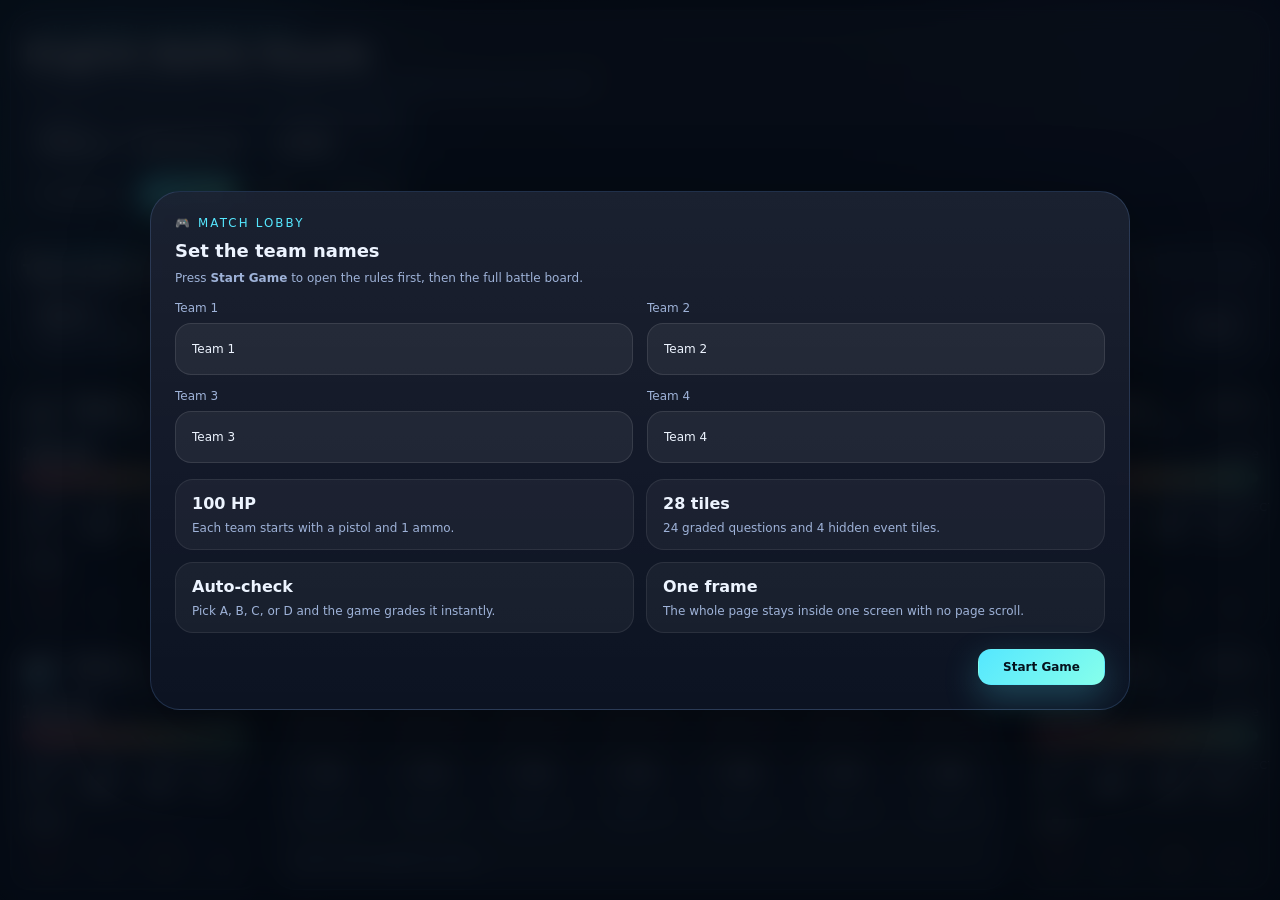
==== index.html @ e61c530d "Add files via upload" ====
<!DOCTYPE html>
<html lang="en">
  <head>
    <meta charset="UTF-8" />
    <meta name="viewport" content="width=device-width, initial-scale=1.0" />
    <title>English Battle Royale</title>
    <link rel="stylesheet" href="styles.css" />
  </head>
  <body>
    <div class="bg-orb orb-a"></div>
    <div class="bg-orb orb-b"></div>
    <div class="bg-grid"></div>

    <div class="app-shell">
      <header class="top-hud glass">
        <div class="brand-block">
          <span class="eyebrow">⚡ One-screen classroom battle</span>
          <h1>English Battle Royale</h1>
          <p>24 questions, 4 event tiles, 4 teams, fixed turn order, and fast shooter-style rewards.</p>
        </div>

        <div class="status-cluster">
          <div class="status-chip">
            <span>Phase</span>
            <strong id="phaseLabel">Phase 1</strong>
          </div>
          <div class="status-chip turn-chip">
            <span>Current Turn</span>
            <strong id="currentTurnLabel">Team 1</strong>
          </div>
        </div>

        <div class="header-actions">
          <button class="hud-btn" id="soundToggleBtn" aria-pressed="false">🔊 Sound On</button>
          <button class="hud-btn primary" id="newMatchBtn">New Match</button>
          <button class="hud-btn" id="openRulesBtn">Rules</button>
          <button class="hud-btn" id="clearSaveBtn">Clear Save</button>
        </div>
      </header>

      <section class="scoreboard glass">
        <div class="section-head compact">
          <div>
            <span class="eyebrow">🏁 Scoreboard</span>
            <h2>Team points and streaks</h2>
          </div>
          <div class="score-note">Main correct: +10 score • Steal correct: +8 score</div>
        </div>
        <div id="scoreboardGrid" class="scoreboard-grid"></div>
      </section>

      <section class="alliance-banner glass hidden" id="allianceBanner"></section>

      <main class="battle-layout">
        <aside class="side-column" id="leftColumn"></aside>

        <section class="center-column">
          <div class="board-shell glass">
            <div class="section-head">
              <div>
                <span class="eyebrow">🎯 Arena board</span>
                <h2>28 tiles</h2>
              </div>
              <div class="board-note">Turn order: Team 1 → Team 2 → Team 3 → Team 4</div>
            </div>

            <div class="board-legend">
              <span><i class="legend-swatch neutral"></i> Hidden tile</span>
              <span><i class="legend-swatch cleared"></i> Cleared tile</span>
              <span><i class="legend-swatch live"></i> Active tile</span>
            </div>

            <div id="boardGrid" class="board-grid"></div>

            <div id="miniFeed" class="mini-feed">Open a tile to begin the match.</div>

            <div id="stageOverlay" class="stage-overlay hidden"></div>
          </div>
        </section>

        <aside class="side-column" id="rightColumn"></aside>
      </main>
    </div>

    <section class="screen-layer" id="setupScreen">
      <div class="screen-card glass-heavy">
        <div class="screen-head">
          <span class="eyebrow">🎮 Match lobby</span>
          <h2>Set the team names</h2>
          <p>Press <strong>Start Game</strong> to open the rules first, then the full battle board.</p>
        </div>

        <div class="setup-grid">
          <label>
            Team 1
            <input id="teamName0" type="text" maxlength="22" placeholder="Team 1" />
          </label>
          <label>
            Team 2
            <input id="teamName1" type="text" maxlength="22" placeholder="Team 2" />
          </label>
          <label>
            Team 3
            <input id="teamName2" type="text" maxlength="22" placeholder="Team 3" />
          </label>
          <label>
            Team 4
            <input id="teamName3" type="text" maxlength="22" placeholder="Team 4" />
          </label>
        </div>

        <div class="lobby-cards">
          <article class="lobby-card"><strong>100 HP</strong><span>Each team starts with a pistol and 1 ammo.</span></article>
          <article class="lobby-card"><strong>28 tiles</strong><span>24 graded questions and 4 hidden event tiles.</span></article>
          <article class="lobby-card"><strong>Auto-check</strong><span>Pick A, B, C, or D and the game grades it instantly.</span></article>
          <article class="lobby-card"><strong>One frame</strong><span>The whole page stays inside one screen with no page scroll.</span></article>
        </div>

        <div class="screen-actions">
          <button class="hud-btn primary big" id="startFromSetupBtn">Start Game</button>
        </div>
      </div>
    </section>

    <section class="screen-layer hidden" id="rulesScreen">
      <div class="screen-card glass-heavy rules-card">
        <div class="screen-head">
          <span class="eyebrow">📘 Rules</span>
          <h2>How this version plays</h2>
        </div>

        <div class="rules-grid">
          <article class="rule-card"><strong>Fixed turns</strong><span>The game always cycles Team 1 → Team 2 → Team 3 → Team 4.</span></article>
          <article class="rule-card"><strong>Main answer</strong><span>The current team gets 15 seconds. Correct answer: +$50, +1 ammo, +10 score.</span></article>
          <article class="rule-card"><strong>Steal answer</strong><span>If the main team is wrong, pick one of the other three teams for a 5-second steal.</span></article>
          <article class="rule-card"><strong>Reward menu</strong><span>After a correct answer, choose Attack, +1 Ammo, Heal 15 HP, or Shop.</span></article>
          <article class="rule-card"><strong>Streak crate</strong><span>Every 3 correct answers in a row unlock a support crate with 3 random bonuses.</span></article>
          <article class="rule-card"><strong>Phase 2</strong><span>At 14 tiles left or when any team reaches 50 HP, the game switches to 2 vs 2.</span></article>
        </div>

        <div class="screen-actions two">
          <button class="hud-btn" id="backToSetupBtn">Back</button>
          <button class="hud-btn primary big" id="continueToGameBtn">Enter Arena</button>
        </div>
      </div>
    </section>

    <div id="toastHost" class="toast-host"></div>

    <script src="questions.js"></script>
    <script src="app.js"></script>
  </body>
</html>
---- styles.css ----
:root {
  --bg: #07111f;
  --bg-2: #0c1830;
  --glass: rgba(15, 26, 47, 0.72);
  --glass-heavy: rgba(8, 16, 33, 0.9);
  --line: rgba(125, 176, 255, 0.18);
  --text: #edf4ff;
  --muted: #9eb2d8;
  --cyan: #55e7ff;
  --blue: #6ea8ff;
  --violet: #9f7fff;
  --pink: #ff78e1;
  --green: #6dffbf;
  --amber: #ffcc73;
  --red: #ff7b7b;
  --shadow: 0 22px 80px rgba(0, 0, 0, 0.42);
  --radius-xl: 26px;
  --radius-lg: 20px;
  --radius-md: 14px;
  --radius-sm: 10px;
  --hud-h: 94px;
  --score-h: 96px;
}

* {
  box-sizing: border-box;
}

html,
body {
  width: 100%;
  height: 100%;
  margin: 0;
}

body {
  overflow: hidden;
  font-family: Inter, ui-sans-serif, system-ui, -apple-system, BlinkMacSystemFont, "Segoe UI", sans-serif;
  font-size: clamp(12.5px, 0.72vw + 3px, 15.5px);
  color: var(--text);
  background:
    radial-gradient(circle at 10% 20%, rgba(72, 217, 255, 0.16), transparent 26%),
    radial-gradient(circle at 88% 12%, rgba(163, 120, 255, 0.14), transparent 22%),
    linear-gradient(150deg, #050c16, #0a1428 45%, #08101d 100%);
}

button,
input {
  font: inherit;
}

button {
  border: 0;
  cursor: pointer;
}

.bg-grid,
.bg-orb {
  position: fixed;
  inset: 0;
  pointer-events: none;
}

.bg-grid {
  opacity: 0.24;
  background-image:
    linear-gradient(rgba(110, 168, 255, 0.08) 1px, transparent 1px),
    linear-gradient(90deg, rgba(110, 168, 255, 0.08) 1px, transparent 1px);
  background-size: 34px 34px;
  mask-image: radial-gradient(circle at center, black 50%, transparent 95%);
}

.bg-orb {
  filter: blur(70px);
  opacity: 0.5;
  animation: floatOrb 12s ease-in-out infinite;
}

.orb-a {
  top: -10%;
  left: -6%;
  width: 34vw;
  height: 34vw;
  background: rgba(77, 230, 255, 0.16);
}

.orb-b {
  right: -8%;
  bottom: -14%;
  width: 30vw;
  height: 30vw;
  background: rgba(182, 102, 255, 0.14);
  animation-delay: -4s;
}

@keyframes floatOrb {
  0%, 100% { transform: translate3d(0, 0, 0) scale(1); }
  50% { transform: translate3d(0, -16px, 0) scale(1.05); }
}

.app-shell {
  position: relative;
  z-index: 1;
  height: 100vh;
  padding: 10px;
  display: flex;
  flex-direction: column;
  gap: 10px;
}

.glass,
.glass-heavy {
  border: 1px solid var(--line);
  background: linear-gradient(180deg, rgba(255,255,255,0.06), rgba(255,255,255,0.02)), var(--glass);
  backdrop-filter: blur(18px);
  -webkit-backdrop-filter: blur(18px);
  box-shadow: var(--shadow);
}

.glass {
  border-radius: var(--radius-xl);
}

.glass-heavy {
  border-radius: 30px;
  background: linear-gradient(180deg, rgba(255,255,255,0.08), rgba(255,255,255,0.02)), var(--glass-heavy);
}

.top-hud {
  min-height: var(--hud-h);
  display: grid;
  grid-template-columns: minmax(260px, 1.15fr) auto auto;
  align-items: center;
  gap: 12px;
  padding: 14px 16px;
}

.brand-block h1,
.section-head h2,
.screen-head h2,
.stage-card h2,
.team-card h3 {
  margin: 0;
}

.brand-block p,
.screen-head p,
.stage-meta,
.rule-card span,
.lobby-card span,
.mini-note,
.score-note,
.board-note,
.mini-feed,
.team-topline {
  color: var(--muted);
}

.brand-block p {
  margin: 6px 0 0;
  max-width: 720px;
  font-size: 0.84rem;
}

.eyebrow {
  display: inline-flex;
  align-items: center;
  gap: 8px;
  font-size: 0.74rem;
  text-transform: uppercase;
  letter-spacing: 0.18em;
  color: var(--cyan);
}

.status-cluster {
  display: flex;
  align-items: stretch;
  gap: 10px;
}

.status-chip {
  min-width: 132px;
  padding: 10px 14px;
  border-radius: 16px;
  border: 1px solid rgba(110, 168, 255, 0.16);
  background: rgba(255, 255, 255, 0.04);
  display: flex;
  flex-direction: column;
  justify-content: center;
  gap: 6px;
}

.status-chip span {
  color: var(--muted);
  font-size: 0.76rem;
  text-transform: uppercase;
  letter-spacing: 0.12em;
}

.status-chip strong {
  font-size: 1rem;
}

.turn-chip {
  border-color: rgba(85, 231, 255, 0.3);
  box-shadow: inset 0 0 0 1px rgba(85, 231, 255, 0.08), 0 0 18px rgba(85, 231, 255, 0.14);
}

.header-actions,
.screen-actions,
.inline-actions,
.target-grid,
.scoreboard-grid,
.board-legend,
.setup-grid,
.lobby-cards,
.rules-grid,
.team-mini-stats,
.inventory-grid,
.reward-actions,
.shop-grid {
  display: grid;
}

.header-actions {
  display: flex;
  justify-content: flex-end;
  gap: 8px;
  flex-wrap: wrap;
}

.hud-btn {
  padding: 10px 14px;
  border-radius: 13px;
  color: var(--text);
  background: rgba(255, 255, 255, 0.06);
  border: 1px solid rgba(255, 255, 255, 0.08);
  transition: transform 0.18s ease, border-color 0.18s ease, background 0.18s ease;
}

.hud-btn:hover:not(:disabled),
.option-btn:hover:not(:disabled),
.tile-btn:hover:not(:disabled),
.reward-btn:hover:not(:disabled),
.inventory-btn:hover:not(:disabled),
.shop-btn:hover:not(:disabled),
.steal-btn:hover:not(:disabled),
.target-btn:hover:not(:disabled) {
  transform: translateY(-2px);
  border-color: rgba(85, 231, 255, 0.35);
}

.hud-btn.primary,
.reward-btn.primary,
.shop-btn.primary {
  color: #05121d;
  background: linear-gradient(135deg, var(--cyan), #86ffeb);
  border-color: transparent;
  box-shadow: 0 12px 34px rgba(85, 231, 255, 0.25);
}

.hud-btn.big {
  padding-inline: 24px;
  font-weight: 700;
}

.scoreboard {
  min-height: var(--score-h);
  padding: 12px 14px 14px;
}

.section-head {
  display: flex;
  align-items: center;
  justify-content: space-between;
  gap: 12px;
  margin-bottom: 12px;
}

.section-head.compact {
  margin-bottom: 10px;
}

.section-head h2 {
  font-size: 1.05rem;
}

.score-note,
.board-note {
  font-size: 0.82rem;
  text-align: right;
}

.scoreboard-grid {
  grid-template-columns: repeat(4, minmax(0, 1fr));
  gap: 12px;
}

.score-card {
  position: relative;
  overflow: hidden;
  min-height: 58px;
  border-radius: 16px;
  padding: 12px 14px;
  border: 1px solid rgba(255, 255, 255, 0.08);
  background: rgba(255, 255, 255, 0.04);
}

.score-card::before,
.team-card::before,
.tile-btn::before,
.stage-card::before {
  content: "";
  position: absolute;
  inset: auto -40% 100% auto;
  width: 60%;
  height: 140%;
  background: linear-gradient(120deg, transparent, rgba(255,255,255,0.11), transparent);
  transform: rotate(18deg);
  animation: shine 5.8s linear infinite;
}

@keyframes shine {
  0% { transform: translate3d(0, 0, 0) rotate(18deg); }
  100% { transform: translate3d(-260%, 160%, 0) rotate(18deg); }
}

.score-card.active-turn {
  border-color: rgba(85, 231, 255, 0.45);
  box-shadow: 0 0 0 1px rgba(85, 231, 255, 0.1), 0 0 18px rgba(85, 231, 255, 0.16);
}

.score-top {
  display: flex;
  align-items: center;
  justify-content: space-between;
  gap: 12px;
}

.score-name {
  font-weight: 700;
  font-size: 0.98rem;
}

.score-pill {
  padding: 5px 10px;
  border-radius: 999px;
  font-size: 0.76rem;
  letter-spacing: 0.06em;
  text-transform: uppercase;
  background: rgba(255, 255, 255, 0.08);
}

.score-meta {
  display: flex;
  gap: 10px;
  margin-top: 10px;
  color: var(--muted);
  font-size: 0.84rem;
}

.alliance-banner {
  min-height: 58px;
  padding: 12px 18px;
  display: flex;
  align-items: center;
  gap: 12px;
}

.alliance-banner.hidden,
.stage-overlay.hidden,
.screen-layer.hidden,
.answer-box.hidden {
  display: none;
}

.alliance-badge {
  padding: 10px 14px;
  border-radius: 16px;
  background: rgba(255, 255, 255, 0.05);
  border: 1px solid rgba(255, 255, 255, 0.08);
  display: flex;
  flex-direction: column;
  gap: 3px;
}

.battle-layout {
  min-height: 0;
  flex: 1;
  display: grid;
  grid-template-columns: minmax(228px, 0.95fr) minmax(560px, 1.65fr) minmax(228px, 0.95fr);
  gap: 10px;
}

.side-column,
.center-column,
.board-shell {
  min-height: 0;
}

.side-column {
  display: grid;
  gap: 10px;
  grid-template-rows: repeat(2, minmax(0, 1fr));
}

.team-card {
  position: relative;
  overflow: hidden;
  min-height: 0;
  padding: 12px;
  border-radius: 20px;
  border: 1px solid rgba(255, 255, 255, 0.08);
  background: linear-gradient(180deg, rgba(255,255,255,0.06), rgba(255,255,255,0.03));
  display: flex;
  flex-direction: column;
  gap: 12px;
}

.team-card.current-turn {
  box-shadow: 0 0 0 1px rgba(85, 231, 255, 0.12), 0 0 22px rgba(85, 231, 255, 0.16);
}

.team-card.eliminated {
  opacity: 0.55;
  filter: grayscale(0.18);
}

.theme-solar { box-shadow: inset 0 0 0 1px rgba(255, 152, 82, 0.12); }
.theme-ocean { box-shadow: inset 0 0 0 1px rgba(95, 190, 255, 0.12); }
.theme-forest { box-shadow: inset 0 0 0 1px rgba(109, 255, 191, 0.12); }
.theme-storm { box-shadow: inset 0 0 0 1px rgba(183, 133, 255, 0.12); }

.team-header {
  display: flex;
  align-items: flex-start;
  justify-content: space-between;
  gap: 12px;
}

.team-ident {
  display: flex;
  align-items: center;
  gap: 12px;
}

.team-icon {
  width: 40px;
  height: 40px;
  border-radius: 13px;
  background: rgba(255, 255, 255, 0.08);
  display: grid;
  place-items: center;
  font-size: 1.55rem;
}

.team-topline {
  margin-top: 5px;
  font-size: 0.84rem;
}

.turn-badge,
.streak-badge,
.tile-status,
.stage-pill,
.status-pill,
.inventory-tag {
  display: inline-flex;
  align-items: center;
  justify-content: center;
  gap: 6px;
  padding: 5px 10px;
  border-radius: 999px;
  font-size: 0.74rem;
  background: rgba(255, 255, 255, 0.07);
  color: var(--text);
}

.turn-badge {
  background: rgba(85, 231, 255, 0.14);
  color: var(--cyan);
  animation: pulseGlow 1.4s ease-in-out infinite;
}

@keyframes pulseGlow {
  0%, 100% { box-shadow: 0 0 0 0 rgba(85, 231, 255, 0.2); }
  50% { box-shadow: 0 0 0 10px rgba(85, 231, 255, 0); }
}

.hp-wrap {
  display: grid;
  gap: 8px;
}

.hp-row {
  display: flex;
  justify-content: space-between;
  align-items: center;
  gap: 12px;
}

.hp-row strong {
  font-size: 1.15rem;
}

.hp-track {
  height: 12px;
  border-radius: 999px;
  background: rgba(255, 255, 255, 0.08);
  overflow: hidden;
  border: 1px solid rgba(255, 255, 255, 0.08);
}

.hp-fill {
  height: 100%;
  border-radius: inherit;
  background: linear-gradient(90deg, #ff6d87, #ffb872, #7dffce);
  box-shadow: 0 0 16px rgba(125, 255, 206, 0.35);
}

.team-mini-stats {
  grid-template-columns: repeat(4, minmax(0, 1fr));
  gap: 6px;
}

.mini-stat {
  padding: 8px 8px;
  border-radius: 12px;
  background: rgba(255, 255, 255, 0.045);
  border: 1px solid rgba(255, 255, 255, 0.05);
}

.mini-stat span {
  display: block;
  color: var(--muted);
  font-size: 0.7rem;
  text-transform: uppercase;
  letter-spacing: 0.08em;
}

.mini-stat strong {
  display: block;
  margin-top: 4px;
  font-size: 0.98rem;
}

.status-row,
.inventory-row,
.stage-pills,
.reward-notes,
.answer-box,
.question-explain,
.store-lines {
  display: flex;
  flex-wrap: wrap;
  gap: 8px;
}

.status-pill.alert {
  background: rgba(255, 123, 123, 0.14);
  color: #ffc7c7;
}

.status-pill.good {
  background: rgba(109, 255, 191, 0.14);
  color: #c9ffe8;
}

.inventory-grid {
  grid-template-columns: repeat(7, minmax(0, 1fr));
  gap: 6px;
}

.inventory-btn {
  min-height: 42px;
  padding: 6px 4px;
  border-radius: 12px;
  color: var(--text);
  background: rgba(255, 255, 255, 0.045);
  border: 1px solid rgba(255, 255, 255, 0.06);
  display: grid;
  place-items: center;
  gap: 4px;
}

.inventory-btn small {
  display: none;
}

.inventory-btn:disabled {
  opacity: 0.34;
  cursor: default;
  transform: none !important;
}

.card-actions {
  display: flex;
  justify-content: space-between;
  align-items: center;
  gap: 8px;
  margin-top: auto;
}

.board-shell {
  position: relative;
  height: 100%;
  padding: 12px;
  display: flex;
  flex-direction: column;
  gap: 8px;
}

.board-legend {
  grid-template-columns: repeat(3, max-content);
  gap: 16px;
  align-items: center;
  color: var(--muted);
  font-size: 0.82rem;
}

.legend-swatch {
  display: inline-block;
  width: 12px;
  height: 12px;
  margin-right: 6px;
  border-radius: 4px;
  vertical-align: middle;
}

.legend-swatch.neutral { background: rgba(255, 255, 255, 0.12); }
.legend-swatch.cleared { background: rgba(255, 255, 255, 0.18); }
.legend-swatch.live { background: linear-gradient(135deg, var(--cyan), var(--violet)); }

.board-grid {
  flex: 1;
  min-height: 0;
  display: grid;
  grid-template-columns: repeat(7, minmax(0, 1fr));
  grid-template-rows: repeat(4, minmax(0, 1fr));
  gap: 8px;
}

.tile-btn {
  position: relative;
  overflow: hidden;
  border-radius: 18px;
  color: var(--text);
  border: 1px solid rgba(255, 255, 255, 0.08);
  background:
    radial-gradient(circle at 20% 20%, rgba(255,255,255,0.08), transparent 28%),
    linear-gradient(180deg, rgba(255,255,255,0.05), rgba(255,255,255,0.03));
  display: grid;
  place-items: center;
  gap: 6px;
  transition: transform 0.18s ease, box-shadow 0.18s ease, border-color 0.18s ease;
}

.tile-btn.active {
  border-color: rgba(85, 231, 255, 0.55);
  box-shadow: 0 0 0 1px rgba(85, 231, 255, 0.14), 0 0 26px rgba(85, 231, 255, 0.16);
}

.tile-btn.used {
  opacity: 0.42;
  filter: grayscale(0.18);
}

.tile-btn:disabled {
  cursor: default;
  transform: none !important;
}

.tile-index {
  font-size: 1.08rem;
  font-weight: 800;
}

.tile-type {
  font-size: 0.64rem;
  letter-spacing: 0.1em;
  text-transform: uppercase;
  color: var(--muted);
}

.tile-status {
  position: absolute;
  top: 10px;
  right: 10px;
  padding: 4px 8px;
}

.mini-feed {
  min-height: 36px;
  border-radius: 14px;
  padding: 8px 12px;
  color: var(--muted);
  background: rgba(255, 255, 255, 0.04);
  border: 1px solid rgba(255, 255, 255, 0.06);
  display: flex;
  align-items: center;
}

.stage-overlay {
  position: absolute;
  inset: 74px 10px 50px;
  border-radius: 22px;
  background: rgba(6, 12, 25, 0.86);
  border: 1px solid rgba(125, 176, 255, 0.18);
  backdrop-filter: blur(18px);
  -webkit-backdrop-filter: blur(18px);
  box-shadow: 0 26px 70px rgba(0, 0, 0, 0.55);
  overflow: hidden;
}

.stage-card {
  position: relative;
  height: 100%;
  padding: 14px 16px 14px;
  display: flex;
  flex-direction: column;
  gap: 12px;
  animation: riseIn 0.2s ease-out;
}

@keyframes riseIn {
  from { opacity: 0; transform: translateY(10px) scale(0.98); }
  to { opacity: 1; transform: translateY(0) scale(1); }
}

.stage-top {
  display: flex;
  justify-content: space-between;
  gap: 16px;
  align-items: flex-start;
}

.stage-top h2 {
  font-size: 1.25rem;
}

.stage-pills {
  align-items: center;
}

.stage-pill {
  background: rgba(255, 255, 255, 0.08);
  color: var(--text);
}

.stage-pill.timer {
  background: rgba(85, 231, 255, 0.14);
  color: var(--cyan);
  font-weight: 700;
}

.question-body {
  display: grid;
  gap: 14px;
  min-height: 0;
}

.question-box,
.reward-box,
.shop-card,
.target-btn,
.steal-btn,
.crate-card,
.rule-card,
.lobby-card {
  border-radius: 18px;
  border: 1px solid rgba(255, 255, 255, 0.08);
  background: rgba(255, 255, 255, 0.045);
}

.question-box {
  padding: 14px;
}

.question-text {
  margin: 0;
  font-size: 1rem;
  line-height: 1.45;
}

.option-grid {
  display: grid;
  grid-template-columns: repeat(2, minmax(0, 1fr));
  gap: 10px;
}

.option-btn,
.reward-btn,
.shop-btn,
.crate-card,
.steal-btn,
.target-btn {
  color: var(--text);
  border: 1px solid rgba(255, 255, 255, 0.08);
  background: rgba(255, 255, 255, 0.05);
}

.option-btn {
  min-height: 66px;
  padding: 10px 12px;
  border-radius: 14px;
  text-align: left;
  display: grid;
  grid-template-columns: 38px 1fr;
  gap: 10px;
  align-items: center;
}

.option-btn .choice-letter {
  width: 34px;
  height: 34px;
  border-radius: 11px;
  background: rgba(255, 255, 255, 0.08);
  display: grid;
  place-items: center;
  font-weight: 800;
}

.option-btn.correct {
  border-color: rgba(109, 255, 191, 0.45);
  background: rgba(109, 255, 191, 0.12);
}

.option-btn.wrong {
  border-color: rgba(255, 123, 123, 0.45);
  background: rgba(255, 123, 123, 0.12);
}

.answer-box {
  padding: 12px 14px;
  border-radius: 16px;
  background: rgba(109, 255, 191, 0.08);
  border: 1px solid rgba(109, 255, 191, 0.2);
}

.inline-actions {
  display: flex;
  flex-wrap: wrap;
  gap: 10px;
}

.inline-actions > * {
  flex: 1 1 160px;
}

.reward-box,
.shop-box {
  padding: 16px;
}

.reward-notes {
  flex-direction: column;
  align-items: flex-start;
}

.reward-actions {
  grid-template-columns: repeat(4, minmax(0, 1fr));
  gap: 10px;
}

.reward-btn,
.shop-btn {
  min-height: 74px;
  padding: 10px 12px;
  border-radius: 16px;
  display: flex;
  flex-direction: column;
  justify-content: center;
  gap: 4px;
}

.reward-btn strong,
.shop-btn strong,
.target-btn strong,
.steal-btn strong,
.crate-card strong {
  font-size: 0.96rem;
}

.reward-btn small,
.shop-btn small,
.target-btn small,
.steal-btn small,
.crate-card small,
.rule-card span,
.lobby-card span {
  color: var(--muted);
}

.crate-row {
  display: grid;
  grid-template-columns: repeat(3, minmax(0, 1fr));
  gap: 10px;
}

.crate-card {
  padding: 12px;
  border-radius: 16px;
  text-align: left;
}

.shop-grid {
  grid-template-columns: repeat(2, minmax(0, 1fr));
  gap: 12px;
  min-height: 0;
}

.shop-column {
  display: flex;
  flex-direction: column;
  gap: 10px;
}

.shop-list {
  display: grid;
  gap: 10px;
}

.shop-entry {
  padding: 12px;
  border-radius: 16px;
  background: rgba(255, 255, 255, 0.04);
  border: 1px solid rgba(255, 255, 255, 0.06);
  display: flex;
  flex-direction: column;
  gap: 8px;
}

.store-lines {
  align-items: center;
}

.buy-row {
  display: flex;
  justify-content: space-between;
  align-items: center;
  gap: 10px;
}

.shop-btn.inline,
.reward-btn.inline {
  min-height: auto;
  padding: 10px 12px;
}

.steal-row,
.target-grid {
  grid-template-columns: repeat(3, minmax(0, 1fr));
  gap: 10px;
}

.steal-btn,
.target-btn {
  padding: 12px;
  border-radius: 16px;
  text-align: left;
}

.screen-layer {
  position: fixed;
  inset: 0;
  z-index: 20;
  padding: 18px;
  background: rgba(3, 8, 16, 0.8);
  backdrop-filter: blur(14px);
  -webkit-backdrop-filter: blur(14px);
  display: grid;
  place-items: center;
}

.screen-card {
  width: min(980px, calc(100vw - 32px));
  max-height: calc(100vh - 32px);
  padding: 24px;
  display: flex;
  flex-direction: column;
  gap: 16px;
}

.screen-head {
  display: grid;
  gap: 10px;
}

.screen-head p {
  margin: 0;
}

.setup-grid {
  grid-template-columns: repeat(2, minmax(0, 1fr));
  gap: 14px;
}

.setup-grid label {
  display: grid;
  gap: 8px;
  color: var(--muted);
}

.setup-grid input {
  height: 52px;
  padding: 0 16px;
  border-radius: 16px;
  border: 1px solid rgba(255, 255, 255, 0.1);
  background: rgba(255, 255, 255, 0.06);
  color: var(--text);
  outline: none;
}

.setup-grid input:focus {
  border-color: rgba(85, 231, 255, 0.4);
  box-shadow: 0 0 0 3px rgba(85, 231, 255, 0.12);
}

.lobby-cards,
.rules-grid {
  grid-template-columns: repeat(2, minmax(0, 1fr));
  gap: 12px;
}

.rule-card,
.lobby-card {
  padding: 14px 16px;
  display: grid;
  gap: 8px;
}

.rule-card strong,
.lobby-card strong {
  font-size: 1rem;
}

.screen-actions {
  display: flex;
  justify-content: flex-end;
  gap: 12px;
}

.screen-actions.two {
  justify-content: space-between;
}

.toast-host {
  position: fixed;
  right: 18px;
  bottom: 18px;
  z-index: 30;
  display: grid;
  gap: 10px;
}

.toast {
  width: min(360px, calc(100vw - 32px));
  padding: 14px 16px;
  border-radius: 18px;
  border: 1px solid rgba(255, 255, 255, 0.1);
  background: rgba(8, 15, 29, 0.9);
  box-shadow: 0 24px 40px rgba(0, 0, 0, 0.35);
  animation: toastIn 0.2s ease-out;
}

.toast strong {
  display: block;
  margin-bottom: 6px;
}

.toast.info { border-color: rgba(110, 168, 255, 0.25); }
.toast.success { border-color: rgba(109, 255, 191, 0.25); }
.toast.warn { border-color: rgba(255, 204, 115, 0.25); }
.toast.danger { border-color: rgba(255, 123, 123, 0.25); }

@keyframes toastIn {
  from { opacity: 0; transform: translateY(10px); }
  to { opacity: 1; transform: translateY(0); }
}



.brand-block,
.score-top > div,
.team-ident,
.team-ident > div,
.stage-top > div,
.section-head > div {
  min-width: 0;
}

.brand-block h1 {
  font-size: clamp(1.4rem, 1vw + 1rem, 2rem);
}

.score-name,
.team-card h3,
.team-topline,
.score-meta,
.stage-meta,
.mini-note {
  overflow: hidden;
  text-overflow: ellipsis;
}

.team-card h3,
.score-name {
  white-space: nowrap;
}

.team-topline,
.score-meta,
.stage-meta,
.mini-note,
.question-text,
.answer-box span {
  overflow-wrap: anywhere;
}

.team-header,
.score-top,
.stage-top,
.stage-pills,
.hp-row,
.card-actions {
  min-width: 0;
}

.team-card h3 {
  font-size: 1.05rem;
}

.team-topline {
  margin-top: 3px;
  font-size: 0.76rem;
  white-space: nowrap;
}

.status-row {
  gap: 6px;
}

.status-pill,
.stage-pill,
.turn-badge,
.streak-badge,
.inventory-tag {
  padding: 4px 8px;
  font-size: 0.68rem;
}

.mini-note {
  font-size: 0.72rem;
}

.inventory-icon {
  font-size: 0.95rem;
  line-height: 1;
}

.inventory-btn strong {
  font-size: 0.68rem;
  line-height: 1;
}

.board-legend {
  gap: 12px;
  font-size: 0.74rem;
}

.tile-btn {
  border-radius: 16px;
  gap: 4px;
}

.tile-status {
  top: 8px;
  right: 8px;
  padding: 3px 7px;
}

.stage-overlay {
  transition: opacity 0.2s ease, transform 0.2s ease, border-color 0.2s ease;
}

.stage-overlay.stage-swap .stage-card {
  animation: cardSwap 0.22s ease-out;
}

@keyframes cardSwap {
  from { opacity: 0; transform: translateY(10px) scale(0.985); }
  to { opacity: 1; transform: translateY(0) scale(1); }
}

.stage-pill.timer.low {
  color: #ffd4d4;
  background: rgba(255, 123, 123, 0.16);
  animation: timerPulse 0.9s ease-in-out infinite;
}

@keyframes timerPulse {
  0%, 100% { transform: scale(1); box-shadow: 0 0 0 0 rgba(255, 123, 123, 0.22); }
  50% { transform: scale(1.03); box-shadow: 0 0 0 8px rgba(255, 123, 123, 0); }
}

.timer-track {
  position: relative;
  overflow: hidden;
  height: 8px;
  margin-bottom: 14px;
  border-radius: 999px;
  background: rgba(255, 255, 255, 0.08);
  border: 1px solid rgba(255, 255, 255, 0.06);
}

.timer-fill {
  height: 100%;
  width: 100%;
  border-radius: inherit;
  background: linear-gradient(90deg, var(--cyan), var(--violet));
  box-shadow: 0 0 12px rgba(85, 231, 255, 0.32);
  transition: width 0.28s linear, background 0.18s ease;
}

.timer-fill.low {
  background: linear-gradient(90deg, #ffae70, #ff6e83);
  box-shadow: 0 0 12px rgba(255, 123, 123, 0.3);
}

.question-body {
  gap: 12px;
}

.stage-top {
  flex-wrap: wrap;
}

.stage-pills {
  justify-content: flex-end;
}

.reward-btn,
.shop-btn,
.target-btn,
.steal-btn,
.crate-card {
  border-radius: 14px;
}

.reward-btn,
.shop-btn {
  min-height: 66px;
}

.steal-btn,
.target-btn {
  padding: 10px 11px;
}

.hud-btn.muted {
  opacity: 0.8;
  border-color: rgba(255, 123, 123, 0.16);
}

.team-card.pulse-danger,
.team-card.pulse-warn,
.team-card.pulse-success {
  animation: teamPulse 0.56s ease-out;
}

.team-card.pulse-danger { box-shadow: 0 0 0 1px rgba(255, 123, 123, 0.3), 0 0 28px rgba(255, 123, 123, 0.28); }
.team-card.pulse-warn { box-shadow: 0 0 0 1px rgba(255, 204, 115, 0.3), 0 0 28px rgba(255, 204, 115, 0.22); }
.team-card.pulse-success { box-shadow: 0 0 0 1px rgba(109, 255, 191, 0.3), 0 0 28px rgba(109, 255, 191, 0.22); }

@keyframes teamPulse {
  0% { transform: translateY(0) scale(1); }
  35% { transform: translateY(-3px) scale(1.01); }
  100% { transform: translateY(0) scale(1); }
}

body::after {
  content: "";
  position: fixed;
  inset: 0;
  pointer-events: none;
  opacity: 0;
  z-index: 3;
}

body.fx-info::after,
body.fx-success::after,
body.fx-warn::after,
body.fx-danger::after {
  animation: arenaFlash 0.45s ease-out;
}

body.fx-info::after { background: radial-gradient(circle at center, rgba(85, 231, 255, 0.12), transparent 56%); }
body.fx-success::after { background: radial-gradient(circle at center, rgba(109, 255, 191, 0.12), transparent 56%); }
body.fx-warn::after { background: radial-gradient(circle at center, rgba(255, 204, 115, 0.12), transparent 56%); }
body.fx-danger::after { background: radial-gradient(circle at center, rgba(255, 123, 123, 0.14), transparent 56%); }

@keyframes arenaFlash {
  0% { opacity: 0; }
  25% { opacity: 1; }
  100% { opacity: 0; }
}

@media (max-height: 930px) {
  body {
    font-size: clamp(12px, 0.6vw + 3px, 14.2px);
  }

  .top-hud {
    padding: 12px 14px;
  }

  .scoreboard {
    padding: 10px 12px 12px;
  }

  .team-card {
    padding: 10px;
    gap: 8px;
  }

  .board-shell {
    padding: 10px;
  }

  .stage-overlay {
    inset: 70px 8px 46px;
  }
}

@media (max-width: 1500px) {
  .battle-layout {
    grid-template-columns: minmax(214px, 0.9fr) minmax(520px, 1.7fr) minmax(214px, 0.9fr);
  }

  .score-note,
  .board-note {
    font-size: 0.74rem;
  }
}
@media (max-width: 1320px) {
  :root {
    --hud-h: 126px;
    --score-h: 136px;
  }

  .top-hud {
    grid-template-columns: 1fr;
  }

  .header-actions {
    justify-content: flex-start;
  }

  .battle-layout {
    grid-template-columns: 250px 1fr 250px;
  }

  .inventory-grid {
    grid-template-columns: repeat(4, minmax(0, 1fr));
  }
}

@media (max-width: 1180px) {
  .battle-layout {
    grid-template-columns: 230px 1fr 230px;
  }

  .scoreboard-grid {
    grid-template-columns: repeat(2, minmax(0, 1fr));
  }

  .option-grid,
  .reward-actions,
  .crate-row,
  .target-grid,
  .steal-row {
    grid-template-columns: repeat(2, minmax(0, 1fr));
  }
}
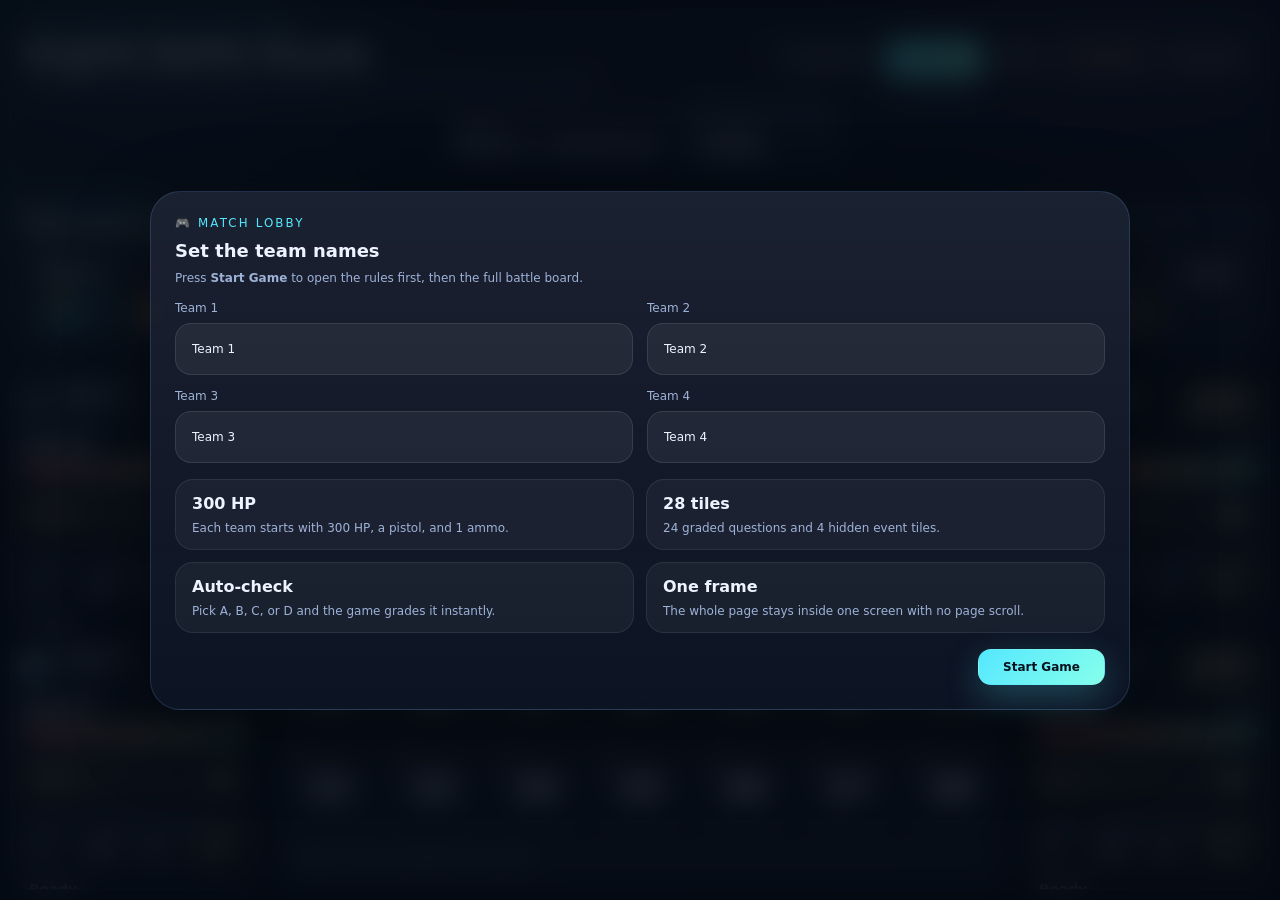
==== commit 54ec330d: "Add files via upload" ====
--- a/index.html
+++ b/index.html
@@ -28,12 +28,14 @@
             <span>Current Turn</span>
             <strong id="currentTurnLabel">Team 1</strong>
           </div>
+          <section class="alliance-banner alliance-banner-inline glass hidden" id="allianceBanner"></section>
         </div>
 
         <div class="header-actions">
           <button class="hud-btn" id="soundToggleBtn" aria-pressed="false">🔊 Sound On</button>
           <button class="hud-btn primary" id="newMatchBtn">New Match</button>
           <button class="hud-btn" id="openRulesBtn">Rules</button>
+          <button class="hud-btn warn" id="endGameBtn">End Game</button>
           <button class="hud-btn" id="clearSaveBtn">Clear Save</button>
         </div>
       </header>
@@ -44,12 +46,11 @@
             <span class="eyebrow">🏁 Scoreboard</span>
             <h2>Team points and streaks</h2>
           </div>
-          <div class="score-note">Main correct: +10 score • Steal correct: +8 score</div>
+          <div class="score-note">Main correct: random $35-$100, +1 ammo, +10 score • Steal correct: random $35-$100, +8 score</div>
         </div>
         <div id="scoreboardGrid" class="scoreboard-grid"></div>
       </section>
 
-      <section class="alliance-banner glass hidden" id="allianceBanner"></section>
 
       <main class="battle-layout">
         <aside class="side-column" id="leftColumn"></aside>
@@ -66,7 +67,7 @@
 
             <div class="board-legend">
               <span><i class="legend-swatch neutral"></i> Hidden tile</span>
-              <span><i class="legend-swatch cleared"></i> Cleared tile</span>
+              <span><i class="legend-swatch cleared"></i> Resolved slot</span>
               <span><i class="legend-swatch live"></i> Active tile</span>
             </div>
 
@@ -110,7 +111,7 @@
         </div>
 
         <div class="lobby-cards">
-          <article class="lobby-card"><strong>100 HP</strong><span>Each team starts with a pistol and 1 ammo.</span></article>
+          <article class="lobby-card"><strong>300 HP</strong><span>Each team starts with 300 HP, a pistol, and 1 ammo.</span></article>
           <article class="lobby-card"><strong>28 tiles</strong><span>24 graded questions and 4 hidden event tiles.</span></article>
           <article class="lobby-card"><strong>Auto-check</strong><span>Pick A, B, C, or D and the game grades it instantly.</span></article>
           <article class="lobby-card"><strong>One frame</strong><span>The whole page stays inside one screen with no page scroll.</span></article>
@@ -131,11 +132,11 @@
 
         <div class="rules-grid">
           <article class="rule-card"><strong>Fixed turns</strong><span>The game always cycles Team 1 → Team 2 → Team 3 → Team 4.</span></article>
-          <article class="rule-card"><strong>Main answer</strong><span>The current team gets 15 seconds. Correct answer: +$50, +1 ammo, +10 score.</span></article>
-          <article class="rule-card"><strong>Steal answer</strong><span>If the main team is wrong, pick one of the other three teams for a 5-second steal.</span></article>
+          <article class="rule-card"><strong>Main answer</strong><span>The current team gets 15 seconds. Correct answer: random $35-$100, +1 ammo, +10 score.</span></article>
+          <article class="rule-card"><strong>Steal answer</strong><span>If the main team is wrong, pick one of the other three teams for an 8-second steal.</span></article>
           <article class="rule-card"><strong>Reward menu</strong><span>After a correct answer, choose Attack, +1 Ammo, Heal 15 HP, or Shop.</span></article>
-          <article class="rule-card"><strong>Streak crate</strong><span>Every 3 correct answers in a row unlock a support crate with 3 random bonuses.</span></article>
-          <article class="rule-card"><strong>Phase 2</strong><span>At 14 tiles left or when any team reaches 50 HP, the game switches to 2 vs 2.</span></article>
+          <article class="rule-card"><strong>Streak crate</strong><span>Every 3 correct answers in a row unlocks 3 mystery crates. Pick 1, then keep your turn.</span></article>
+          <article class="rule-card"><strong>Phase 2</strong><span>At 14 tiles left or when any team drops to 150 HP, the game switches to 2 vs 2.</span></article>
         </div>
 
         <div class="screen-actions two">
--- a/styles.css
+++ b/styles.css
@@ -52,6 +52,12 @@
 button {
   border: 0;
   cursor: pointer;
+  touch-action: manipulation;
+  -webkit-tap-highlight-color: transparent;
+  user-select: none;
+  will-change: transform, box-shadow, background, border-color;
+  transform: translateZ(0);
+  backface-visibility: hidden;
 }
 
 .bg-grid,
@@ -544,6 +550,20 @@
   font-size: 0.98rem;
 }
 
+.damage-stat {
+  position: relative;
+}
+
+.mini-boost-note {
+  display: block;
+  margin-top: 4px;
+  font-size: 0.66rem;
+  line-height: 1.25;
+  color: #89f4ff;
+  font-weight: 700;
+  text-shadow: 0 0 12px rgba(76, 226, 255, 0.28);
+}
+
 .status-row,
 .inventory-row,
 .stage-pills,
@@ -1378,7 +1398,1216 @@
   .reward-actions,
   .crate-row,
   .target-grid,
-  .steal-row {
+  .steal-row,
+  .steal-pro-grid,
+  .shop-grid.compact {
     grid-template-columns: repeat(2, minmax(0, 1fr));
   }
 }
+
+
+.tile-ghost {
+  border-radius: 18px;
+  border: 1px dashed rgba(255, 255, 255, 0.04);
+  background: linear-gradient(180deg, rgba(255,255,255,0.018), rgba(255,255,255,0));
+  opacity: 0.22;
+  box-shadow: inset 0 0 0 1px rgba(255,255,255,0.018);
+}
+
+.question-stage.pick-mode .inline-actions {
+  margin-top: auto;
+}
+
+.question-box.compact {
+  padding: 12px 14px;
+}
+
+.stage-note-banner {
+  padding: 10px 12px;
+  border-radius: 16px;
+  border: 1px solid rgba(255, 255, 255, 0.08);
+  background: rgba(255, 255, 255, 0.045);
+  display: grid;
+  gap: 4px;
+}
+
+.stage-note-banner strong {
+  font-size: 0.9rem;
+}
+
+.stage-note-banner span,
+.steal-selector-head p {
+  color: var(--muted);
+}
+
+.stage-note-banner.warn {
+  border-color: rgba(255, 204, 115, 0.24);
+  background: rgba(255, 204, 115, 0.08);
+}
+
+.stage-note-banner.info {
+  border-color: rgba(85, 231, 255, 0.22);
+  background: rgba(85, 231, 255, 0.08);
+}
+
+.steal-selector {
+  display: grid;
+  gap: 10px;
+  min-height: 0;
+}
+
+.steal-selector-head {
+  display: grid;
+  gap: 4px;
+}
+
+.steal-selector-head h3 {
+  margin: 0;
+  font-size: 1.03rem;
+}
+
+.steal-selector-head p {
+  margin: 0;
+  font-size: 0.82rem;
+}
+
+.steal-pro-grid {
+  display: grid;
+  grid-template-columns: repeat(3, minmax(0, 1fr));
+  gap: 10px;
+}
+
+.team-ident.compact {
+  gap: 10px;
+}
+
+.team-icon.mini {
+  width: 34px;
+  height: 34px;
+  border-radius: 11px;
+  font-size: 1.1rem;
+}
+
+.steal-btn.pro {
+  min-height: 146px;
+  padding: 12px;
+  border-radius: 18px;
+  display: flex;
+  flex-direction: column;
+  gap: 10px;
+  background:
+    radial-gradient(circle at 18% 18%, rgba(255,255,255,0.08), transparent 28%),
+    linear-gradient(180deg, rgba(255,255,255,0.055), rgba(255,255,255,0.03));
+}
+
+.steal-btn.pro.live {
+  border-color: rgba(85, 231, 255, 0.28);
+  box-shadow: inset 0 0 0 1px rgba(85, 231, 255, 0.08), 0 0 24px rgba(85, 231, 255, 0.08);
+}
+
+.steal-btn.pro.locked {
+  opacity: 0.56;
+}
+
+.steal-pro-top {
+  display: flex;
+  justify-content: space-between;
+  align-items: flex-start;
+  gap: 10px;
+}
+
+.steal-pro-stats {
+  display: flex;
+  flex-wrap: wrap;
+  gap: 6px;
+}
+
+.steal-pro-stats span {
+  padding: 4px 8px;
+  border-radius: 999px;
+  font-size: 0.7rem;
+  background: rgba(255, 255, 255, 0.07);
+  color: var(--muted);
+}
+
+.steal-cta {
+  margin-top: auto;
+  padding-top: 8px;
+  border-top: 1px solid rgba(255, 255, 255, 0.08);
+  font-size: 0.8rem;
+  font-weight: 700;
+}
+
+.shop-stage {
+  gap: 10px;
+}
+
+.shop-tabs {
+  display: grid;
+  grid-template-columns: repeat(2, minmax(0, 1fr));
+  gap: 10px;
+}
+
+.shop-tab {
+  padding: 10px 12px;
+  border-radius: 16px;
+  color: var(--text);
+  border: 1px solid rgba(255, 255, 255, 0.08);
+  background: rgba(255, 255, 255, 0.045);
+  display: grid;
+  gap: 3px;
+  text-align: left;
+}
+
+.shop-tab strong {
+  font-size: 0.92rem;
+}
+
+.shop-tab small {
+  color: var(--muted);
+}
+
+.shop-tab.active {
+  border-color: rgba(85, 231, 255, 0.34);
+  background: rgba(85, 231, 255, 0.1);
+  box-shadow: inset 0 0 0 1px rgba(85, 231, 255, 0.06);
+}
+
+.shop-stage-note {
+  padding: 10px 12px;
+  border-radius: 15px;
+  font-size: 0.82rem;
+  border: 1px solid rgba(255, 255, 255, 0.08);
+  background: rgba(255, 255, 255, 0.04);
+}
+
+.shop-stage-note.good {
+  border-color: rgba(109, 255, 191, 0.2);
+  background: rgba(109, 255, 191, 0.08);
+}
+
+.shop-stage-note.warn {
+  border-color: rgba(255, 204, 115, 0.2);
+  background: rgba(255, 204, 115, 0.08);
+}
+
+.shop-grid.compact {
+  grid-template-columns: repeat(2, minmax(0, 1fr));
+  gap: 8px;
+  align-content: start;
+}
+
+.shop-entry.compact {
+  min-height: 0;
+  padding: 10px 12px;
+  gap: 6px;
+  border-radius: 15px;
+}
+
+.shop-entry.compact.available {
+  border-color: rgba(85, 231, 255, 0.22);
+}
+
+.shop-entry.compact.owned {
+  border-color: rgba(255, 255, 255, 0.12);
+  background: rgba(255, 255, 255, 0.03);
+}
+
+.shop-entry-head,
+.shop-entry-foot {
+  display: flex;
+  justify-content: space-between;
+  align-items: center;
+  gap: 10px;
+}
+
+.shop-entry-head {
+  align-items: flex-start;
+}
+
+.shop-entry-body {
+  display: grid;
+  gap: 6px;
+}
+
+.shop-entry.compact small {
+  line-height: 1.3;
+  display: -webkit-box;
+  -webkit-line-clamp: 2;
+  -webkit-box-orient: vertical;
+  overflow: hidden;
+}
+
+.shop-entry-foot {
+  justify-content: flex-end;
+}
+
+.shop-stage .inline-actions {
+  margin-top: auto;
+}
+
+@media (max-width: 1180px) {
+  .steal-pro-grid,
+  .shop-grid.compact {
+    grid-template-columns: repeat(2, minmax(0, 1fr));
+  }
+}
+
+/* v6 gameplay + layout refinements */
+.tile-btn {
+  gap: 0;
+}
+
+.tile-index {
+  font-size: clamp(1.75rem, 1.6vw + 0.8rem, 2.7rem);
+  font-weight: 900;
+  line-height: 1;
+  letter-spacing: -0.04em;
+}
+
+.inventory-btn.selected {
+  border-color: rgba(85, 231, 255, 0.4);
+  background: rgba(85, 231, 255, 0.12);
+  box-shadow: inset 0 0 0 1px rgba(85, 231, 255, 0.14), 0 0 20px rgba(85, 231, 255, 0.12);
+}
+
+.inventory-btn.buff-live {
+  border-color: rgba(109, 255, 191, 0.32);
+  box-shadow: inset 0 0 0 1px rgba(109, 255, 191, 0.1);
+}
+
+.stage-pill.timer {
+  font-size: clamp(1rem, 0.65vw + 0.7rem, 1.35rem);
+  padding: 8px 14px;
+  letter-spacing: 0.02em;
+}
+
+.reward-pills-large {
+  gap: 10px;
+}
+
+.reward-big {
+  font-size: clamp(0.95rem, 0.4vw + 0.7rem, 1.15rem);
+  padding: 8px 14px;
+}
+
+.reward-stage-pro .reward-box {
+  padding: 14px 16px;
+}
+
+.mystery-crate-row {
+  align-items: stretch;
+}
+
+.crate-card.mystery {
+  min-height: 180px;
+  padding: 18px 16px;
+  display: flex;
+  flex-direction: column;
+  justify-content: center;
+  align-items: center;
+  text-align: center;
+  gap: 10px;
+  background:
+    radial-gradient(circle at 50% 18%, rgba(255,255,255,0.12), transparent 28%),
+    linear-gradient(180deg, rgba(85, 231, 255, 0.12), rgba(159, 127, 255, 0.1));
+  border-color: rgba(85, 231, 255, 0.24);
+  box-shadow: inset 0 0 0 1px rgba(255,255,255,0.05), 0 0 24px rgba(85, 231, 255, 0.08);
+}
+
+.crate-card.mystery.opened {
+  opacity: 0.68;
+}
+
+.gift-stack {
+  font-size: clamp(1.9rem, 1vw + 1rem, 3rem);
+  line-height: 1;
+  filter: drop-shadow(0 6px 20px rgba(85, 231, 255, 0.28));
+}
+
+.attack-grid {
+  grid-template-columns: repeat(3, minmax(0, 1fr));
+  align-content: start;
+}
+
+.attack-target-card {
+  min-height: 168px;
+  display: flex;
+  flex-direction: column;
+  gap: 10px;
+  justify-content: center;
+}
+
+.shot-stepper {
+  margin-top: auto;
+  display: grid;
+  grid-template-columns: 44px 1fr 44px;
+  gap: 10px;
+  align-items: center;
+}
+
+.stepper-btn {
+  min-height: 44px;
+  border-radius: 14px;
+  border: 1px solid rgba(255,255,255,0.1);
+  background: rgba(255,255,255,0.08);
+  color: var(--text);
+  font-size: 1.4rem;
+  font-weight: 800;
+}
+
+.stepper-btn:disabled {
+  opacity: 0.35;
+  cursor: default;
+}
+
+.shot-value {
+  min-height: 44px;
+  border-radius: 14px;
+  background: rgba(255,255,255,0.06);
+  border: 1px solid rgba(255,255,255,0.08);
+  display: grid;
+  place-items: center;
+  font-size: 1.2rem;
+  font-weight: 800;
+}
+
+.rank-card {
+  min-height: 118px;
+  justify-content: center;
+}
+
+.rank-card.rank-1 {
+  border-color: rgba(255, 204, 115, 0.35);
+  background: rgba(255, 204, 115, 0.08);
+}
+
+.rank-card.rank-2 {
+  border-color: rgba(166, 196, 255, 0.28);
+  background: rgba(166, 196, 255, 0.07);
+}
+
+.rank-card.rank-3 {
+  border-color: rgba(255, 160, 130, 0.26);
+  background: rgba(255, 160, 130, 0.06);
+}
+
+.endgame-stage .target-grid.two-up {
+  grid-template-columns: repeat(2, minmax(0, 1fr));
+}
+
+.reward-stage-pro .reward-actions .reward-btn strong,
+.attack-plan-stage .target-btn strong,
+.endgame-stage .rank-card strong {
+  font-size: 1rem;
+}
+
+@media (max-width: 1280px) {
+  .attack-grid {
+    grid-template-columns: repeat(2, minmax(0, 1fr));
+  }
+}
+
+
+/* v7 visual polish: bigger streak/score/cash + stronger notifications */
+.score-card {
+  min-height: 74px;
+  padding: 14px 16px;
+}
+
+.score-top {
+  align-items: flex-start;
+}
+
+.score-name {
+  font-size: 1.08rem;
+}
+
+.score-meta {
+  gap: 12px;
+  margin-top: 8px;
+  font-size: 1rem;
+  font-weight: 700;
+  color: #dff6ff;
+}
+
+.score-meta span {
+  display: inline-flex;
+  align-items: center;
+  gap: 6px;
+  padding: 5px 10px;
+  border-radius: 999px;
+  background: rgba(255,255,255,0.06);
+}
+
+.score-meta .score-points {
+  background: rgba(85, 231, 255, 0.15);
+  color: var(--cyan);
+}
+
+.score-meta .score-streak {
+  background: rgba(255, 204, 115, 0.14);
+  color: #ffe7ae;
+}
+
+.score-pill {
+  font-size: 0.82rem;
+  font-weight: 800;
+}
+
+.streak-badge {
+  padding: 7px 12px;
+  font-size: 0.88rem;
+  font-weight: 800;
+  background: rgba(255, 204, 115, 0.18);
+  color: #ffe4ab;
+}
+
+.team-money-bar {
+  display: flex;
+  align-items: center;
+  justify-content: space-between;
+  gap: 10px;
+  margin-top: 10px;
+  padding: 9px 12px;
+  border-radius: 14px;
+  background: linear-gradient(135deg, rgba(255, 204, 115, 0.18), rgba(255, 255, 255, 0.05));
+  border: 1px solid rgba(255, 204, 115, 0.18);
+}
+
+.team-money-bar span {
+  font-size: 0.75rem;
+  text-transform: uppercase;
+  letter-spacing: 0.1em;
+  color: #ffe9b8;
+}
+
+.team-money-bar strong {
+  font-size: 1.26rem;
+  color: #fff5d0;
+  text-shadow: 0 0 18px rgba(255, 204, 115, 0.22);
+}
+
+.team-mini-stats {
+  margin-top: 8px;
+}
+
+.mini-stat.cash-card {
+  background: rgba(255, 204, 115, 0.12);
+  border-color: rgba(255, 204, 115, 0.16);
+}
+
+.mini-stat.cash-card strong {
+  color: #fff5d0;
+}
+
+.stage-top h2 {
+  font-size: clamp(1.5rem, 0.9vw + 1rem, 2rem);
+}
+
+.stage-meta,
+.question-text,
+.question-explain,
+.reward-btn small,
+.shop-stage-note {
+  font-size: 0.98rem;
+}
+
+.stage-pill,
+.status-pill {
+  font-size: 0.86rem;
+  font-weight: 700;
+}
+
+.reward-big {
+  font-size: clamp(1.08rem, 0.5vw + 0.8rem, 1.35rem);
+  padding: 9px 16px;
+}
+
+.toast {
+  width: min(420px, calc(100vw - 32px));
+  padding: 16px 18px;
+}
+
+.toast strong {
+  font-size: 1.02rem;
+}
+
+.toast div {
+  font-size: 0.95rem;
+  line-height: 1.45;
+}
+
+@media (max-width: 1320px) {
+  .score-meta {
+    font-size: 0.92rem;
+  }
+
+  .team-money-bar strong {
+    font-size: 1.14rem;
+  }
+}
+
+
+.turn-chip {
+  position: relative;
+  overflow: hidden;
+}
+
+.turn-chip::after {
+  content: "";
+  position: absolute;
+  inset: -30% auto -30% -40%;
+  width: 48%;
+  background: linear-gradient(90deg, transparent, rgba(85, 231, 255, 0.18), transparent);
+  transform: skewX(-22deg);
+  animation: chipSweep 2.8s linear infinite;
+}
+
+.status-chip.turn-chip span {
+  font-size: 0.84rem;
+}
+
+.status-chip.turn-chip strong,
+#currentTurnLabel {
+  font-size: 1.22rem;
+  letter-spacing: 0.01em;
+}
+
+@keyframes chipSweep {
+  from { transform: translateX(-160%) skewX(-22deg); }
+  to { transform: translateX(320%) skewX(-22deg); }
+}
+
+.team-card.current-turn {
+  box-shadow: 0 0 0 1px rgba(85, 231, 255, 0.22), 0 0 28px rgba(85, 231, 255, 0.2);
+  border-color: rgba(85, 231, 255, 0.3);
+}
+
+.team-card.current-turn::after {
+  content: "YOUR TURN";
+  position: absolute;
+  top: 10px;
+  right: -32px;
+  transform: rotate(24deg);
+  padding: 5px 38px;
+  font-size: 0.68rem;
+  font-weight: 800;
+  letter-spacing: 0.16em;
+  color: #04111b;
+  background: linear-gradient(90deg, rgba(85, 231, 255, 0.96), rgba(155, 247, 255, 0.94));
+  box-shadow: 0 8px 18px rgba(85, 231, 255, 0.22);
+}
+
+.turn-badge {
+  font-size: 0.86rem;
+  padding: 6px 12px;
+  font-weight: 800;
+}
+
+.streak-badge {
+  font-size: 0.9rem;
+  padding: 6px 12px;
+  font-weight: 800;
+}
+
+.mini-feed {
+  min-height: 34px;
+  max-height: 48px;
+  overflow-y: auto;
+  font-size: 0.98rem;
+  line-height: 1.4;
+  scrollbar-width: thin;
+}
+
+.board-shell {
+  overflow: hidden;
+}
+
+.stage-overlay {
+  overflow: hidden;
+  scrollbar-width: none;
+}
+
+.stage-card {
+  min-height: 100%;
+  overflow: hidden;
+  padding-right: 0;
+  scrollbar-width: none;
+}
+
+.question-body,
+.shop-grid.compact,
+.target-grid,
+.reward-box {
+  min-height: 0;
+  overflow-y: auto;
+  overflow-x: hidden;
+  padding-right: 6px;
+  scrollbar-width: thin;
+}
+
+.reward-box {
+  max-height: 92px;
+}
+
+.question-body {
+  font-size: 1.02rem;
+}
+
+.question-text,
+.answer-box span,
+.stage-meta,
+.stage-note-banner span {
+  font-size: 1.02rem;
+}
+
+.team-topline {
+  font-size: 0.92rem;
+}
+
+.weapon-tag {
+  display: inline-flex;
+  align-items: center;
+  font-weight: 800;
+  letter-spacing: 0.01em;
+}
+
+.weapon-usp { color: #d9e2ff; }
+.weapon-mp40 { color: #78f1ff; }
+.weapon-ak47 { color: #ffad66; }
+.weapon-awm { color: #ff8bb6; }
+
+.weapon-stage-pill .weapon-tag {
+  font-size: 0.95rem;
+}
+
+.toast.hero-toast {
+  position: fixed;
+  left: 50%;
+  top: 50%;
+  transform: translate(-50%, -50%);
+  width: min(640px, calc(100vw - 56px));
+  text-align: center;
+  padding: 24px 26px;
+  z-index: 50;
+  border-width: 2px;
+  background: rgba(6, 14, 26, 0.96);
+  box-shadow: 0 28px 80px rgba(0,0,0,0.48), 0 0 0 1px rgba(109,255,191,0.18);
+  animation: heroToastIn 0.24s ease-out;
+}
+
+.toast.hero-toast strong {
+  font-size: 1.5rem;
+  margin-bottom: 10px;
+  letter-spacing: 0.05em;
+}
+
+.toast.hero-toast span {
+  display: block;
+  font-size: 1.06rem;
+  line-height: 1.5;
+}
+
+@keyframes heroToastIn {
+  from { opacity: 0; transform: translate(-50%, calc(-50% + 16px)) scale(0.96); }
+  to { opacity: 1; transform: translate(-50%, -50%) scale(1); }
+}
+
+
+.reward-stage-pro,
+.shop-stage,
+.attack-plan-stage,
+.target-stage,
+.question-stage {
+  overflow: hidden;
+}
+
+.stage-overlay::-webkit-scrollbar,
+.stage-card::-webkit-scrollbar {
+  width: 0;
+  height: 0;
+}
+
+.reward-box::-webkit-scrollbar,
+.question-body::-webkit-scrollbar,
+.shop-grid.compact::-webkit-scrollbar,
+.target-grid::-webkit-scrollbar,
+.mini-feed::-webkit-scrollbar {
+  width: 8px;
+}
+
+
+/* v11 compact alliance banner + music pass */
+.alliance-banner {
+  min-height: 0;
+  padding: 10px 14px;
+  justify-content: center;
+  align-items: center;
+  gap: 10px;
+  flex-wrap: wrap;
+}
+
+.alliance-banner-title {
+  display: inline-flex;
+  flex-direction: column;
+  align-items: flex-start;
+  justify-content: center;
+  min-width: 122px;
+  text-align: left;
+  gap: 1px;
+  padding: 8px 12px;
+  border-radius: 14px;
+  background: rgba(255,255,255,0.04);
+  border: 1px solid rgba(255,255,255,0.08);
+}
+
+.alliance-banner-title.compact .eyebrow {
+  font-size: 0.62rem;
+}
+
+.alliance-banner-title strong {
+  font-size: 0.98rem;
+  line-height: 1;
+  letter-spacing: 0.02em;
+}
+
+.alliance-badge {
+  min-width: 185px;
+  max-width: 260px;
+  padding: 9px 12px;
+  gap: 2px;
+}
+
+.alliance-badge strong {
+  font-size: 0.9rem;
+}
+
+.alliance-names {
+  font-weight: 800;
+  font-size: 0.88rem;
+  line-height: 1.2;
+}
+
+.alliance-hp {
+  font-size: 0.82rem;
+  color: rgba(255,255,255,0.82);
+}
+
+.alliance-plus {
+  color: rgba(255,255,255,0.55);
+  font-weight: 700;
+}
+
+.alliance-badge.alliance-a {
+  border-color: rgba(85, 231, 255, 0.34);
+  background: linear-gradient(180deg, rgba(85, 231, 255, 0.14), rgba(85, 231, 255, 0.06));
+  box-shadow: inset 0 0 0 1px rgba(255,255,255,0.05), 0 0 18px rgba(85, 231, 255, 0.08);
+}
+
+.alliance-badge.alliance-b {
+  border-color: rgba(255, 171, 104, 0.34);
+  background: linear-gradient(180deg, rgba(255, 171, 104, 0.16), rgba(255, 171, 104, 0.06));
+  box-shadow: inset 0 0 0 1px rgba(255,255,255,0.05), 0 0 18px rgba(255, 171, 104, 0.08);
+}
+
+.alliance-a-text {
+  color: #74f0ff;
+  font-weight: 900;
+}
+
+.alliance-b-text {
+  color: #ffba73;
+  font-weight: 900;
+}
+
+.shop-entry.compact.kit {
+  display: flex;
+  flex-direction: column;
+}
+
+.shop-entry-head.item-head {
+  display: block;
+}
+
+.shop-title-row {
+  display: flex;
+  align-items: center;
+  justify-content: space-between;
+  gap: 10px;
+  flex-wrap: wrap;
+}
+
+.shop-title-row strong {
+  display: inline-flex;
+  align-items: center;
+  gap: 6px;
+}
+
+.item-price {
+  flex: 0 0 auto;
+}
+
+.shop-entry-body.item-body {
+  flex: 1 1 auto;
+}
+
+.shop-entry-foot.item-foot {
+  margin-top: auto;
+  justify-content: flex-end;
+  align-items: flex-end;
+}
+
+.shop-entry.compact.kit .shop-btn.inline {
+  align-self: flex-end;
+  margin-top: 4px;
+}
+
+@media (max-width: 1180px) {
+  .alliance-banner {
+    gap: 8px;
+    padding: 8px 10px;
+  }
+
+  .alliance-banner-title {
+    min-width: 112px;
+    padding: 7px 10px;
+  }
+
+  .alliance-banner-title strong {
+    font-size: 0.9rem;
+  }
+
+  .alliance-badge {
+    min-width: 166px;
+    padding: 8px 10px;
+  }
+}
+
+
+/* v13 center the alliance banner in the top header */
+.top-hud {
+  grid-template-columns: minmax(280px, 1fr) auto auto;
+  align-items: center;
+  column-gap: 14px;
+}
+
+.status-cluster {
+  flex-wrap: nowrap;
+  min-width: 0;
+  justify-self: center;
+  align-items: center;
+  gap: 12px;
+}
+
+.alliance-banner-inline {
+  flex: 0 1 560px;
+  margin-left: 0;
+  min-width: 360px;
+  border-radius: 18px;
+  box-shadow: none;
+  background: linear-gradient(180deg, rgba(255,255,255,0.05), rgba(255,255,255,0.02)), rgba(15, 26, 47, 0.6);
+}
+
+.alliance-banner-inline.hidden {
+  display: none;
+}
+
+.alliance-banner-inline .alliance-banner-title {
+  min-width: 108px;
+  padding: 8px 11px;
+}
+
+.alliance-banner-inline .alliance-banner-title strong {
+  font-size: 1rem;
+}
+
+.alliance-banner-inline .alliance-banner-title .eyebrow {
+  font-size: 0.7rem;
+}
+
+.alliance-banner-inline .alliance-badge {
+  min-width: 164px;
+  max-width: 220px;
+  padding: 9px 11px;
+}
+
+.alliance-banner-inline .alliance-badge strong {
+  font-size: 0.9rem;
+}
+
+.alliance-banner-inline .alliance-names {
+  font-size: 0.9rem;
+}
+
+.alliance-banner-inline .alliance-hp {
+  font-size: 0.8rem;
+}
+
+@media (max-width: 1700px) {
+  .top-hud {
+    grid-template-columns: minmax(260px, 1fr) auto auto;
+  }
+
+  .alliance-banner-inline {
+    flex-basis: 500px;
+    min-width: 320px;
+  }
+}
+
+@media (max-width: 1500px) {
+  .top-hud {
+    grid-template-columns: minmax(240px, 1fr) auto;
+    grid-template-areas:
+      "brand actions"
+      "status status";
+    row-gap: 10px;
+  }
+
+  .top-hud .brand-block { grid-area: brand; }
+  .top-hud .header-actions { grid-area: actions; }
+  .top-hud .status-cluster { grid-area: status; }
+
+  .status-cluster {
+    justify-self: stretch;
+    justify-content: center;
+    flex-wrap: wrap;
+  }
+
+  .alliance-banner-inline {
+    flex: 1 1 100%;
+    min-width: 0;
+  }
+}
+
+
+/* v15 endgame podium polish */
+.endgame-stage .target-grid.two-up {
+  gap: 18px;
+}
+
+.rank-card {
+  min-height: 138px;
+  align-items: center;
+  text-align: center;
+  gap: 8px;
+}
+
+.rank-card .rank-icon {
+  font-size: 2rem;
+  line-height: 1;
+  filter: drop-shadow(0 6px 16px rgba(0,0,0,0.22));
+}
+
+.endgame-stage .rank-card strong {
+  font-size: 1.28rem;
+  line-height: 1.2;
+}
+
+.endgame-stage .rank-card small {
+  font-size: 1rem;
+  color: rgba(232, 240, 255, 0.9);
+}
+
+
+.endgame-stage .rank-card {
+  justify-content: center;
+  align-items: center;
+  text-align: center;
+  gap: 10px;
+}
+
+.endgame-stage .rank-card strong {
+  display: block;
+  font-size: 1.18rem;
+  line-height: 1.1;
+}
+
+.endgame-stage .rank-title {
+  font-size: 1.5rem;
+  font-weight: 900;
+  line-height: 1.15;
+  color: #f4f8ff;
+}
+
+.endgame-stage .rank-members {
+  font-size: 1.02rem;
+  color: rgba(232, 240, 255, 0.92);
+}
+
+.endgame-stage .rank-prize {
+  margin-top: 2px;
+  font-size: 1rem;
+  font-weight: 700;
+  line-height: 1.35;
+  color: rgba(255,255,255,0.96);
+  max-width: 32ch;
+}
+
+
+/* v18b restore inline endgame summary with english prize text */
+.legacy-rank-card {
+  min-height: 132px;
+  align-items: flex-start;
+  text-align: left;
+  justify-content: center;
+  gap: 12px;
+}
+
+.legacy-rank-card .rank-icon {
+  align-self: center;
+}
+
+.legacy-rank-card .rank-inline {
+  width: 100%;
+  text-align: left;
+  font-size: 1.1rem;
+  line-height: 1.35;
+  color: rgba(245, 248, 255, 0.96);
+}
+
+.legacy-rank-card .rank-inline strong {
+  display: inline;
+  font-size: 1.12rem;
+  line-height: 1.35;
+}
+
+.legacy-rank-card .rank-members-inline {
+  font-size: 1rem;
+  color: rgba(232, 240, 255, 0.9);
+}
+
+.legacy-rank-card .rank-prize-inline {
+  font-size: 1rem;
+  font-weight: 700;
+  color: rgba(255,255,255,0.96);
+}
+
+
+.floating-stat {
+  position: fixed;
+  z-index: 120;
+  min-width: 92px;
+  padding: 8px 12px;
+  border-radius: 999px;
+  border: 1px solid rgba(255,255,255,0.18);
+  background: rgba(7, 16, 31, 0.92);
+  color: var(--text);
+  font-weight: 800;
+  letter-spacing: 0.02em;
+  text-align: center;
+  box-shadow: 0 14px 34px rgba(0, 0, 0, 0.34);
+  opacity: 0;
+  pointer-events: none;
+  transform: translate3d(calc((var(--float-seq, 0) - 1) * 10px), 8px, 0) scale(0.94);
+  transition: opacity 0.16s ease, transform 1.2s cubic-bezier(.2,.82,.22,1);
+}
+
+.floating-stat.show {
+  opacity: 1;
+  transform: translate3d(calc((var(--float-seq, 0) - 1) * 10px), -44px, 0) scale(1);
+}
+
+.floating-stat.hide {
+  opacity: 0;
+}
+
+.floating-stat.money.gain,
+.floating-stat.hp.gain {
+  border-color: rgba(109, 255, 191, 0.38);
+  color: var(--green);
+}
+
+.floating-stat.money.loss,
+.floating-stat.hp.loss {
+  border-color: rgba(255, 123, 123, 0.38);
+  color: var(--red);
+}
+
+/* v24 polish */
+.hud-btn,
+.option-btn,
+.tile-btn,
+.reward-btn,
+.inventory-btn,
+.shop-btn,
+.steal-btn,
+.target-btn,
+.stepper-btn {
+  cursor: pointer;
+  touch-action: manipulation;
+  -webkit-tap-highlight-color: transparent;
+}
+
+.hud-btn.warn {
+  color: #fff0e4;
+  background: rgba(255, 132, 96, 0.12);
+  border-color: rgba(255, 132, 96, 0.28);
+}
+
+.hud-btn.warn:hover:not(:disabled) {
+  border-color: rgba(255, 163, 122, 0.52);
+  background: rgba(255, 132, 96, 0.18);
+}
+
+.video-modal {
+  margin-top: 14px;
+  border-radius: 20px;
+  border: 1px solid rgba(255,255,255,0.1);
+  background: rgba(7, 14, 28, 0.9);
+  padding: 14px;
+  box-shadow: 0 16px 44px rgba(0,0,0,0.34);
+}
+
+.video-modal-head {
+  display: flex;
+  align-items: center;
+  justify-content: space-between;
+  gap: 12px;
+  margin-bottom: 10px;
+}
+
+.video-frame-wrap {
+  position: relative;
+  width: 100%;
+  padding-top: 56.25%;
+  overflow: hidden;
+  border-radius: 16px;
+  border: 1px solid rgba(255,255,255,0.08);
+  background: #000;
+}
+
+.video-frame-wrap iframe {
+  position: absolute;
+  inset: 0;
+  width: 100%;
+  height: 100%;
+  border: 0;
+}
+
+.floating-stat {
+  min-width: 122px;
+  padding: 10px 16px;
+  font-size: 1.08rem;
+  font-weight: 900;
+  letter-spacing: 0.03em;
+  box-shadow: 0 16px 38px rgba(0, 0, 0, 0.38);
+}
+
+.floating-stat.show {
+  transform: translate3d(calc((var(--float-seq, 0) - 1) * 12px), -56px, 0) scale(1.08);
+}
+
+.floating-stat.money.gain,
+.floating-stat.hp.gain,
+.floating-stat.score.gain {
+  border-color: rgba(109, 255, 191, 0.42);
+  color: var(--green);
+}
+
+.floating-stat.money.loss,
+.floating-stat.hp.loss,
+.floating-stat.score.loss {
+  border-color: rgba(255, 123, 123, 0.42);
+  color: var(--red);
+}
